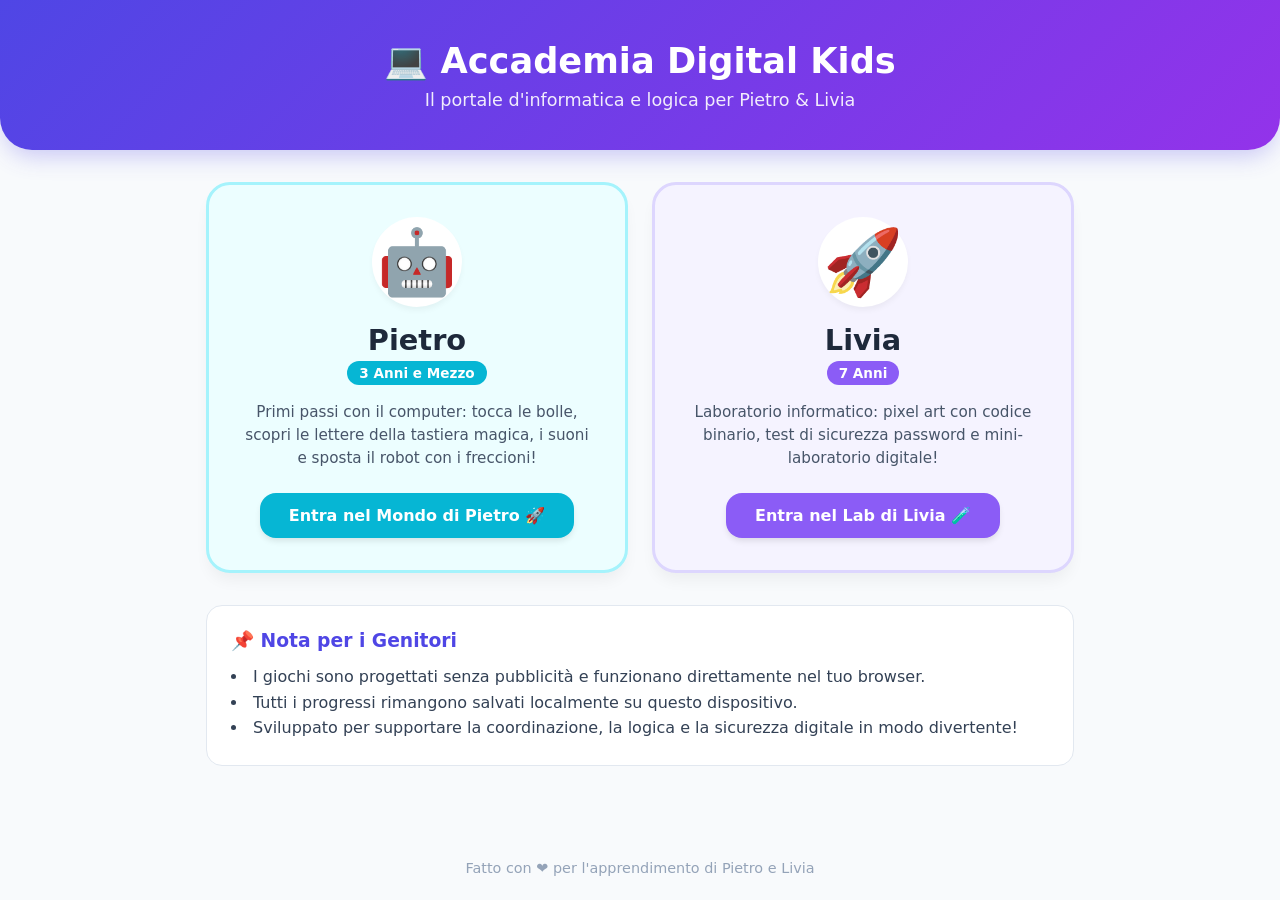
==== index.html @ ab8e0c4f "Rename index.html.html to index.html" ====
<!DOCTYPE html>
<html lang="it">
<head>
  <meta charset="UTF-8">
  <meta name="viewport" content="width=device-width, initial-scale=1.0">
  <title>Accademia Informatica Bimbi - Pietro & Livia</title>
  <style>
    :root {
      --primary: #4F46E5;
      --pietro-color: #06B6D4;
      --pietro-bg: #ECFEFF;
      --livia-color: #8B5CF6;
      --livia-bg: #F5F3FF;
      --text: #1E293B;
    }

    * { box-sizing: border-box; margin: 0; padding: 0; }

    body {
      font-family: system-ui, -apple-system, BlinkMacSystemFont, 'Segoe UI', Roboto, sans-serif;
      background: #F8FAFC;
      color: var(--text);
      min-height: 100vh;
      display: flex;
      flex-direction: column;
      align-items: center;
    }

    header {
      width: 100%;
      background: linear-gradient(135deg, #4F46E5, #9333EA);
      color: white;
      text-align: center;
      padding: 2.5rem 1rem;
      border-bottom-left-radius: 2rem;
      border-bottom-right-radius: 2rem;
      box-shadow: 0 10px 25px -5px rgba(79, 70, 229, 0.3);
    }

    header h1 { font-size: 2.2rem; margin-bottom: 0.5rem; }
    header p { font-size: 1.1rem; opacity: 0.9; }

    main {
      max-width: 900px;
      width: 100%;
      padding: 2rem 1rem;
      display: flex;
      flex-direction: column;
      gap: 2rem;
    }

    .cards-container {
      display: grid;
      grid-template-columns: repeat(auto-fit, minmax(300px, 1fr));
      gap: 1.5rem;
    }

    .card {
      border-radius: 1.5rem;
      padding: 2rem;
      display: flex;
      flex-direction: column;
      align-items: center;
      text-align: center;
      text-decoration: none;
      color: inherit;
      transition: all 0.3s cubic-bezier(0.4, 0, 0.2, 1);
      border: 3px solid transparent;
      box-shadow: 0 10px 15px -3px rgba(0, 0, 0, 0.05);
      position: relative;
      overflow: hidden;
    }

    .card-pietro {
      background: var(--pietro-bg);
      border-color: #A5F3FC;
    }

    .card-livia {
      background: var(--livia-bg);
      border-color: #DDD6FE;
    }

    .card:hover {
      transform: translateY(-8px);
      box-shadow: 0 20px 25px -5px rgba(0, 0, 0, 0.1);
    }

    .avatar {
      font-size: 4rem;
      margin-bottom: 1rem;
      background: white;
      width: 90px;
      height: 90px;
      border-radius: 50%;
      display: flex;
      align-items: center;
      justify-content: center;
      box-shadow: 0 4px 6px -1px rgba(0, 0, 0, 0.05);
    }

    .card h2 { font-size: 1.8rem; margin-bottom: 0.25rem; }
    .age-badge {
      display: inline-block;
      padding: 0.25rem 0.75rem;
      border-radius: 1rem;
      font-weight: bold;
      font-size: 0.85rem;
      margin-bottom: 1rem;
      color: white;
    }

    .card-pietro .age-badge { background: var(--pietro-color); }
    .card-livia .age-badge { background: var(--livia-color); }

    .card p {
      font-size: 0.95rem;
      line-height: 1.5;
      color: #475569;
      margin-bottom: 1.5rem;
    }

    .btn {
      margin-top: auto;
      padding: 0.8rem 1.8rem;
      border-radius: 1rem;
      font-weight: bold;
      color: white;
      font-size: 1rem;
      box-shadow: 0 4px 6px -1px rgba(0, 0, 0, 0.1);
    }

    .card-pietro .btn { background: var(--pietro-color); }
    .card-livia .btn { background: var(--livia-color); }

    .guide-section {
      background: white;
      padding: 1.5rem;
      border-radius: 1rem;
      border: 1px solid #E2E8F0;
    }

    .guide-section h3 {
      color: var(--primary);
      margin-bottom: 0.75rem;
      display: flex;
      align-items: center;
      gap: 0.5rem;
    }

    .guide-section ul {
      list-style-position: inside;
      line-height: 1.6;
      color: #334155;
    }

    footer {
      margin-top: auto;
      padding: 1.5rem;
      text-align: center;
      color: #94A3B8;
      font-size: 0.9rem;
    }
  </style>
</head>
<body>

  <header>
    <h1>💻 Accademia Digital Kids</h1>
    <p>Il portale d'informatica e logica per Pietro & Livia</p>
  </header>

  <main>
    <div class="cards-container">
      <!-- Scheda Pietro -->
      <a href="pietro.html" class="card card-pietro">
        <div class="avatar">🤖</div>
        <h2>Pietro</h2>
        <div class="age-badge">3 Anni e Mezzo</div>
        <p>Primi passi con il computer: tocca le bolle, scopri le lettere della tastiera magica, i suoni e sposta il robot con i freccioni!</p>
        <span class="btn">Entra nel Mondo di Pietro 🚀</span>
      </a>

      <!-- Scheda Livia -->
      <a href="livia.html" class="card card-livia">
        <div class="avatar">🚀</div>
        <h2>Livia</h2>
        <div class="age-badge">7 Anni</div>
        <p>Laboratorio informatico: pixel art con codice binario, test di sicurezza password e mini-laboratorio digitale!</p>
        <span class="btn">Entra nel Lab di Livia 🧪</span>
      </a>
    </div>

    <div class="guide-section">
      <h3>📌 Nota per i Genitori</h3>
      <ul>
        <li>I giochi sono progettati senza pubblicità e funzionano direttamente nel tuo browser.</li>
        <li>Tutti i progressi rimangono salvati localmente su questo dispositivo.</li>
        <li>Sviluppato per supportare la coordinazione, la logica e la sicurezza digitale in modo divertente!</li>
      </ul>
    </div>
  </main>

  <footer>
    Fatto con ❤️ per l'apprendimento di Pietro e Livia
  </footer>

</body>
</html>
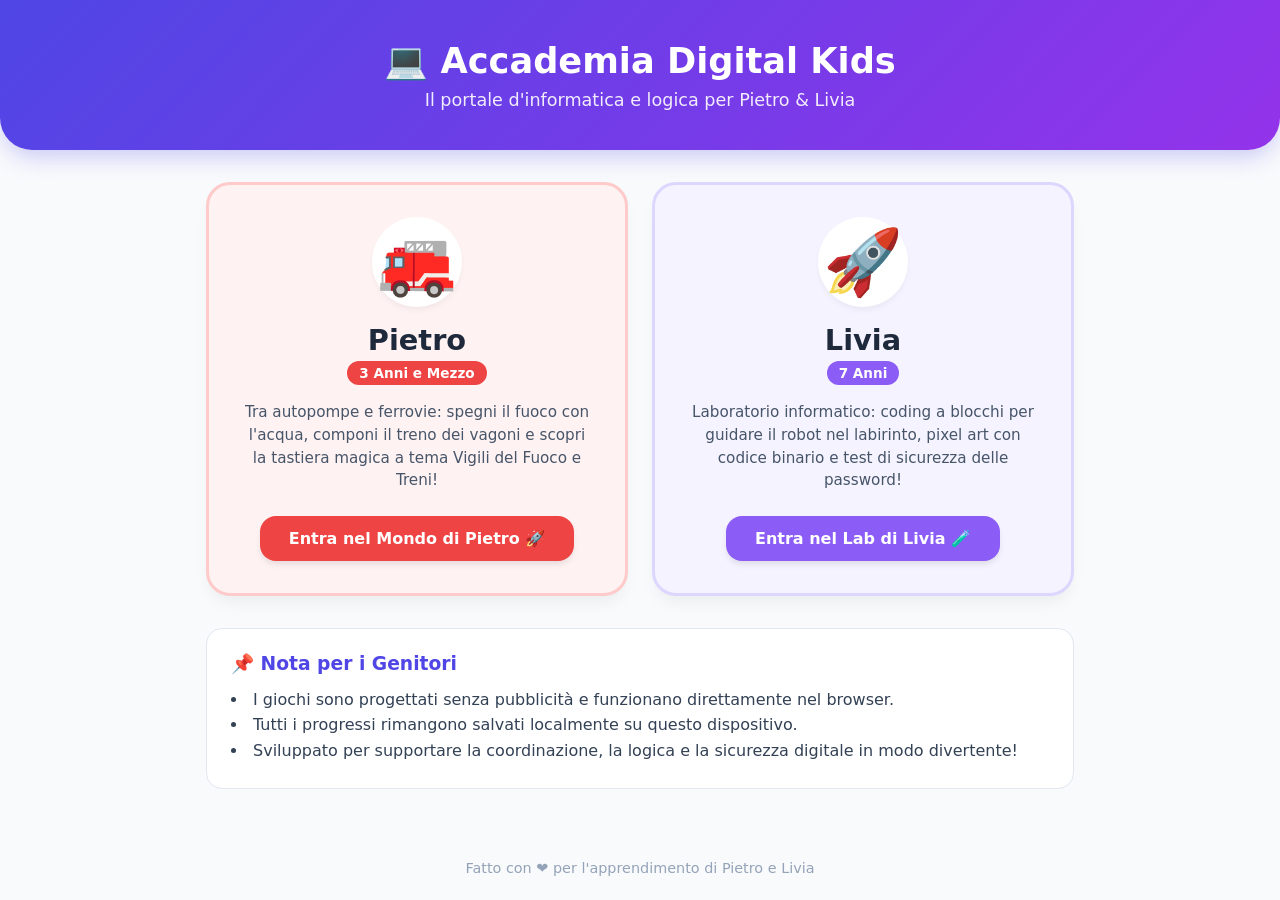
==== commit 68c66578: "Update index.html nuova descrizione" ====
--- a/index.html
+++ b/index.html
@@ -7,8 +7,8 @@
   <style>
     :root {
       --primary: #4F46E5;
-      --pietro-color: #06B6D4;
-      --pietro-bg: #ECFEFF;
+      --pietro-color: #EF4444;
+      --pietro-bg: #FEF2F2;
       --livia-color: #8B5CF6;
       --livia-bg: #F5F3FF;
       --text: #1E293B;
@@ -73,7 +73,7 @@
 
     .card-pietro {
       background: var(--pietro-bg);
-      border-color: #A5F3FC;
+      border-color: #FECACA;
     }
 
     .card-livia {
@@ -174,10 +174,10 @@
     <div class="cards-container">
       <!-- Scheda Pietro -->
       <a href="pietro.html" class="card card-pietro">
-        <div class="avatar">🤖</div>
+        <div class="avatar">🚒</div>
         <h2>Pietro</h2>
         <div class="age-badge">3 Anni e Mezzo</div>
-        <p>Primi passi con il computer: tocca le bolle, scopri le lettere della tastiera magica, i suoni e sposta il robot con i freccioni!</p>
+        <p>Tra autopompe e ferrovie: spegni il fuoco con l'acqua, componi il treno dei vagoni e scopri la tastiera magica a tema Vigili del Fuoco e Treni!</p>
         <span class="btn">Entra nel Mondo di Pietro 🚀</span>
       </a>
 
@@ -186,7 +186,7 @@
         <div class="avatar">🚀</div>
         <h2>Livia</h2>
         <div class="age-badge">7 Anni</div>
-        <p>Laboratorio informatico: pixel art con codice binario, test di sicurezza password e mini-laboratorio digitale!</p>
+        <p>Laboratorio informatico: coding a blocchi per guidare il robot nel labirinto, pixel art con codice binario e test di sicurezza delle password!</p>
         <span class="btn">Entra nel Lab di Livia 🧪</span>
       </a>
     </div>
@@ -194,7 +194,7 @@
     <div class="guide-section">
       <h3>📌 Nota per i Genitori</h3>
       <ul>
-        <li>I giochi sono progettati senza pubblicità e funzionano direttamente nel tuo browser.</li>
+        <li>I giochi sono progettati senza pubblicità e funzionano direttamente nel browser.</li>
         <li>Tutti i progressi rimangono salvati localmente su questo dispositivo.</li>
         <li>Sviluppato per supportare la coordinazione, la logica e la sicurezza digitale in modo divertente!</li>
       </ul>
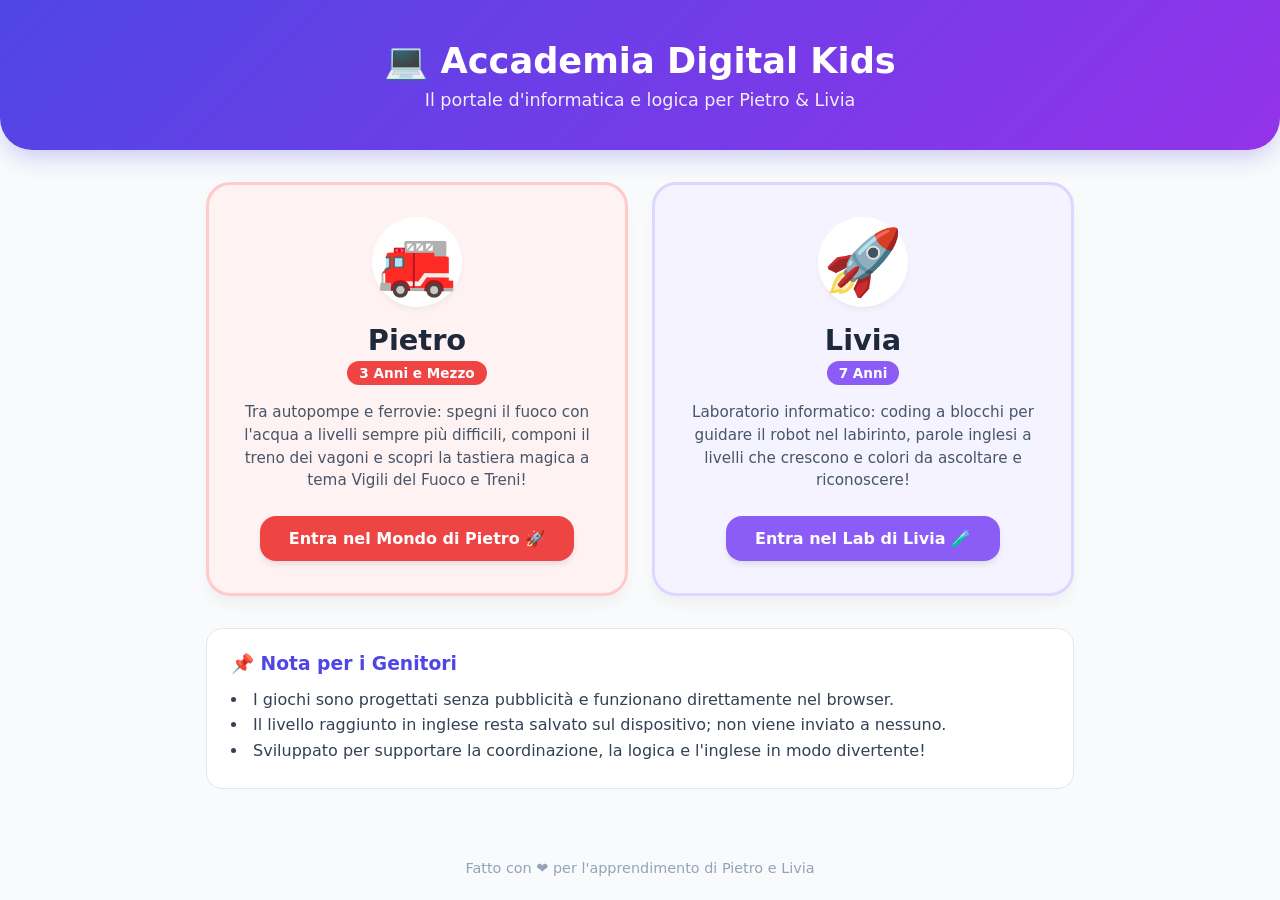
==== commit bd25c860: "Add files via upload" ====
--- a/index.html
+++ b/index.html
@@ -15,12 +15,14 @@
     }
 
     * { box-sizing: border-box; margin: 0; padding: 0; }
+    html { -webkit-text-size-adjust: 100%; }
 
     body {
       font-family: system-ui, -apple-system, BlinkMacSystemFont, 'Segoe UI', Roboto, sans-serif;
       background: #F8FAFC;
       color: var(--text);
       min-height: 100vh;
+      min-height: 100dvh;
       display: flex;
       flex-direction: column;
       align-items: center;
@@ -69,21 +71,18 @@
       box-shadow: 0 10px 15px -3px rgba(0, 0, 0, 0.05);
       position: relative;
       overflow: hidden;
-    }
-
-    .card-pietro {
-      background: var(--pietro-bg);
-      border-color: #FECACA;
-    }
-
-    .card-livia {
-      background: var(--livia-bg);
-      border-color: #DDD6FE;
-    }
-
-    .card:hover {
-      transform: translateY(-8px);
-      box-shadow: 0 20px 25px -5px rgba(0, 0, 0, 0.1);
+      touch-action: manipulation;
+    }
+
+    .card-pietro { background: var(--pietro-bg); border-color: #FECACA; }
+    .card-livia { background: var(--livia-bg); border-color: #DDD6FE; }
+
+    /* L'effetto "sollevamento" solo dove c'è il mouse: su iPad resterebbe attivo dopo il tocco */
+    @media (hover: hover) {
+      .card:hover {
+        transform: translateY(-8px);
+        box-shadow: 0 20px 25px -5px rgba(0, 0, 0, 0.1);
+      }
     }
 
     .avatar {
@@ -161,6 +160,8 @@
       color: #94A3B8;
       font-size: 0.9rem;
     }
+
+    @media (prefers-reduced-motion: reduce) { .card { transition: none; } }
   </style>
 </head>
 <body>
@@ -177,7 +178,7 @@
         <div class="avatar">🚒</div>
         <h2>Pietro</h2>
         <div class="age-badge">3 Anni e Mezzo</div>
-        <p>Tra autopompe e ferrovie: spegni il fuoco con l'acqua, componi il treno dei vagoni e scopri la tastiera magica a tema Vigili del Fuoco e Treni!</p>
+        <p>Tra autopompe e ferrovie: spegni il fuoco con l'acqua a livelli sempre più difficili, componi il treno dei vagoni e scopri la tastiera magica a tema Vigili del Fuoco e Treni!</p>
         <span class="btn">Entra nel Mondo di Pietro 🚀</span>
       </a>
 
@@ -186,7 +187,7 @@
         <div class="avatar">🚀</div>
         <h2>Livia</h2>
         <div class="age-badge">7 Anni</div>
-        <p>Laboratorio informatico: coding a blocchi per guidare il robot nel labirinto, pixel art con codice binario e test di sicurezza delle password!</p>
+        <p>Laboratorio informatico: coding a blocchi per guidare il robot nel labirinto, parole inglesi a livelli che crescono e colori da ascoltare e riconoscere!</p>
         <span class="btn">Entra nel Lab di Livia 🧪</span>
       </a>
     </div>
@@ -195,8 +196,8 @@
       <h3>📌 Nota per i Genitori</h3>
       <ul>
         <li>I giochi sono progettati senza pubblicità e funzionano direttamente nel browser.</li>
-        <li>Tutti i progressi rimangono salvati localmente su questo dispositivo.</li>
-        <li>Sviluppato per supportare la coordinazione, la logica e la sicurezza digitale in modo divertente!</li>
+        <li>Il livello raggiunto in inglese resta salvato sul dispositivo; non viene inviato a nessuno.</li>
+        <li>Sviluppato per supportare la coordinazione, la logica e l'inglese in modo divertente!</li>
       </ul>
     </div>
   </main>
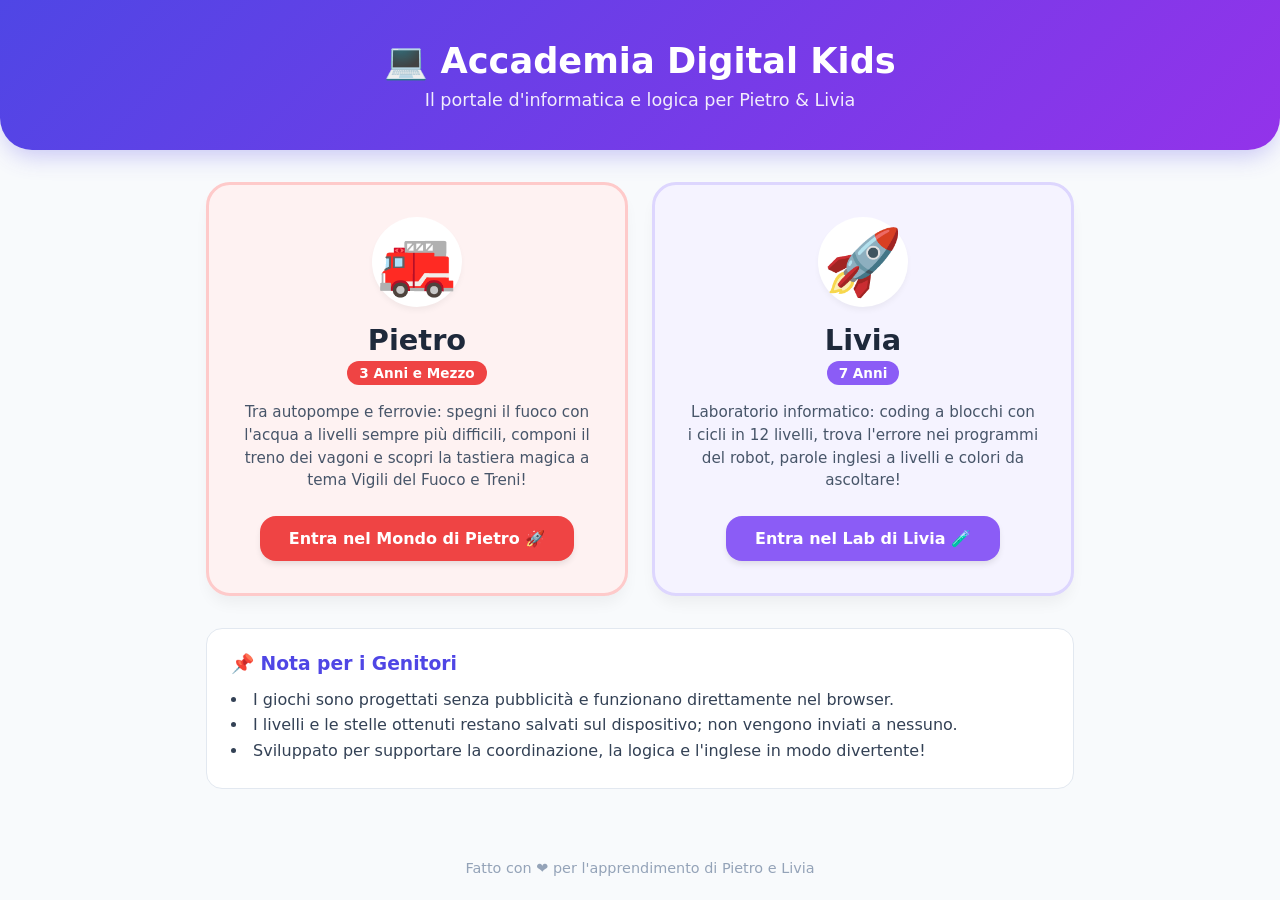
==== commit 93149f79: "Add files via upload" ====
--- a/index.html
+++ b/index.html
@@ -187,7 +187,7 @@
         <div class="avatar">🚀</div>
         <h2>Livia</h2>
         <div class="age-badge">7 Anni</div>
-        <p>Laboratorio informatico: coding a blocchi per guidare il robot nel labirinto, parole inglesi a livelli che crescono e colori da ascoltare e riconoscere!</p>
+        <p>Laboratorio informatico: coding a blocchi con i cicli in 12 livelli, trova l'errore nei programmi del robot, parole inglesi a livelli e colori da ascoltare!</p>
         <span class="btn">Entra nel Lab di Livia 🧪</span>
       </a>
     </div>
@@ -196,7 +196,7 @@
       <h3>📌 Nota per i Genitori</h3>
       <ul>
         <li>I giochi sono progettati senza pubblicità e funzionano direttamente nel browser.</li>
-        <li>Il livello raggiunto in inglese resta salvato sul dispositivo; non viene inviato a nessuno.</li>
+        <li>I livelli e le stelle ottenuti restano salvati sul dispositivo; non vengono inviati a nessuno.</li>
         <li>Sviluppato per supportare la coordinazione, la logica e l'inglese in modo divertente!</li>
       </ul>
     </div>
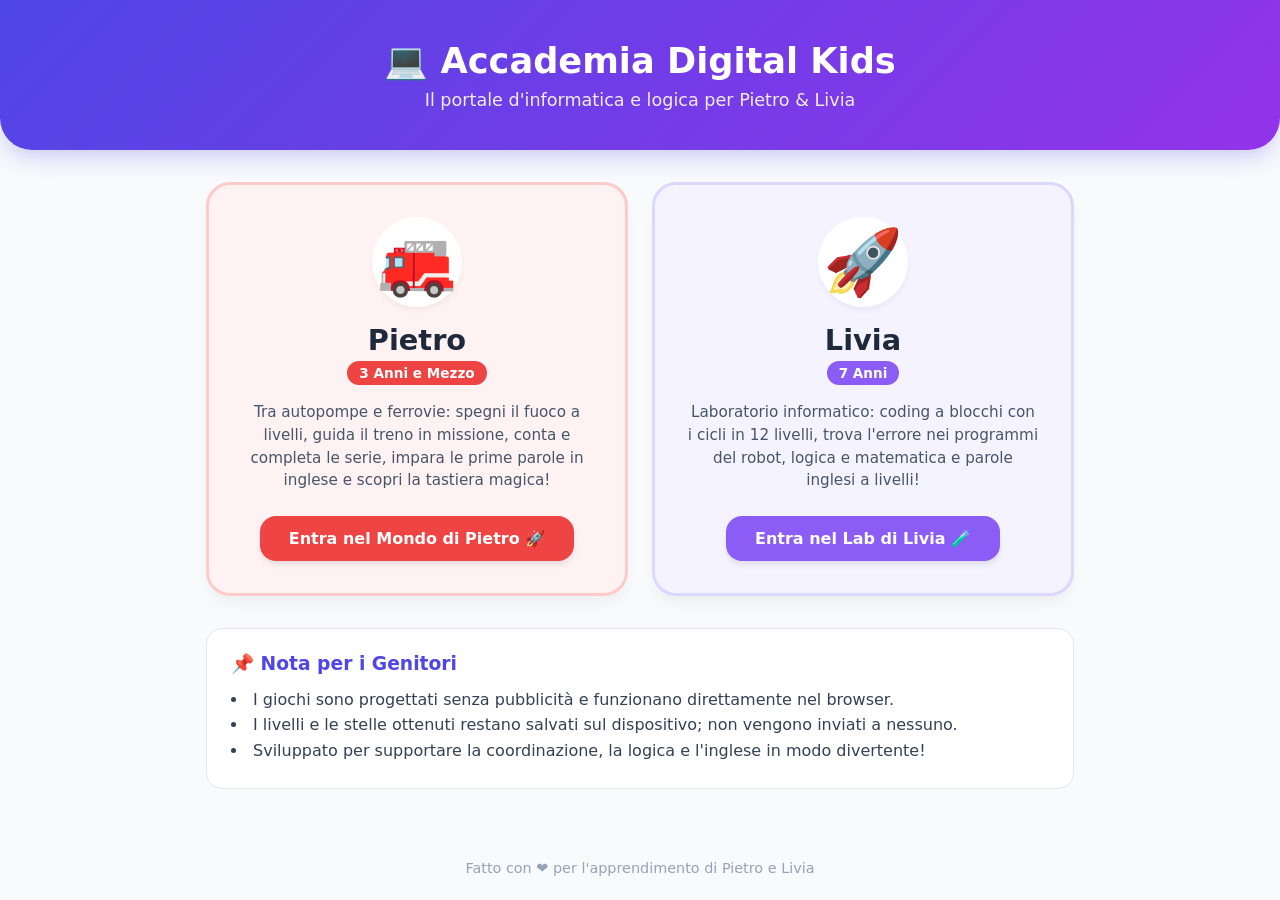
==== commit 14d80567: "Add files via upload feat: matematica e inglese per Pietro e Livia, treno a missioni, rimossi i colo" ====
--- a/index.html
+++ b/index.html
@@ -178,7 +178,7 @@
         <div class="avatar">🚒</div>
         <h2>Pietro</h2>
         <div class="age-badge">3 Anni e Mezzo</div>
-        <p>Tra autopompe e ferrovie: spegni il fuoco con l'acqua a livelli sempre più difficili, componi il treno dei vagoni e scopri la tastiera magica a tema Vigili del Fuoco e Treni!</p>
+        <p>Tra autopompe e ferrovie: spegni il fuoco a livelli, guida il treno in missione, conta e completa le serie, impara le prime parole in inglese e scopri la tastiera magica!</p>
         <span class="btn">Entra nel Mondo di Pietro 🚀</span>
       </a>
 
@@ -187,7 +187,7 @@
         <div class="avatar">🚀</div>
         <h2>Livia</h2>
         <div class="age-badge">7 Anni</div>
-        <p>Laboratorio informatico: coding a blocchi con i cicli in 12 livelli, trova l'errore nei programmi del robot, parole inglesi a livelli e colori da ascoltare!</p>
+        <p>Laboratorio informatico: coding a blocchi con i cicli in 12 livelli, trova l'errore nei programmi del robot, logica e matematica e parole inglesi a livelli!</p>
         <span class="btn">Entra nel Lab di Livia 🧪</span>
       </a>
     </div>
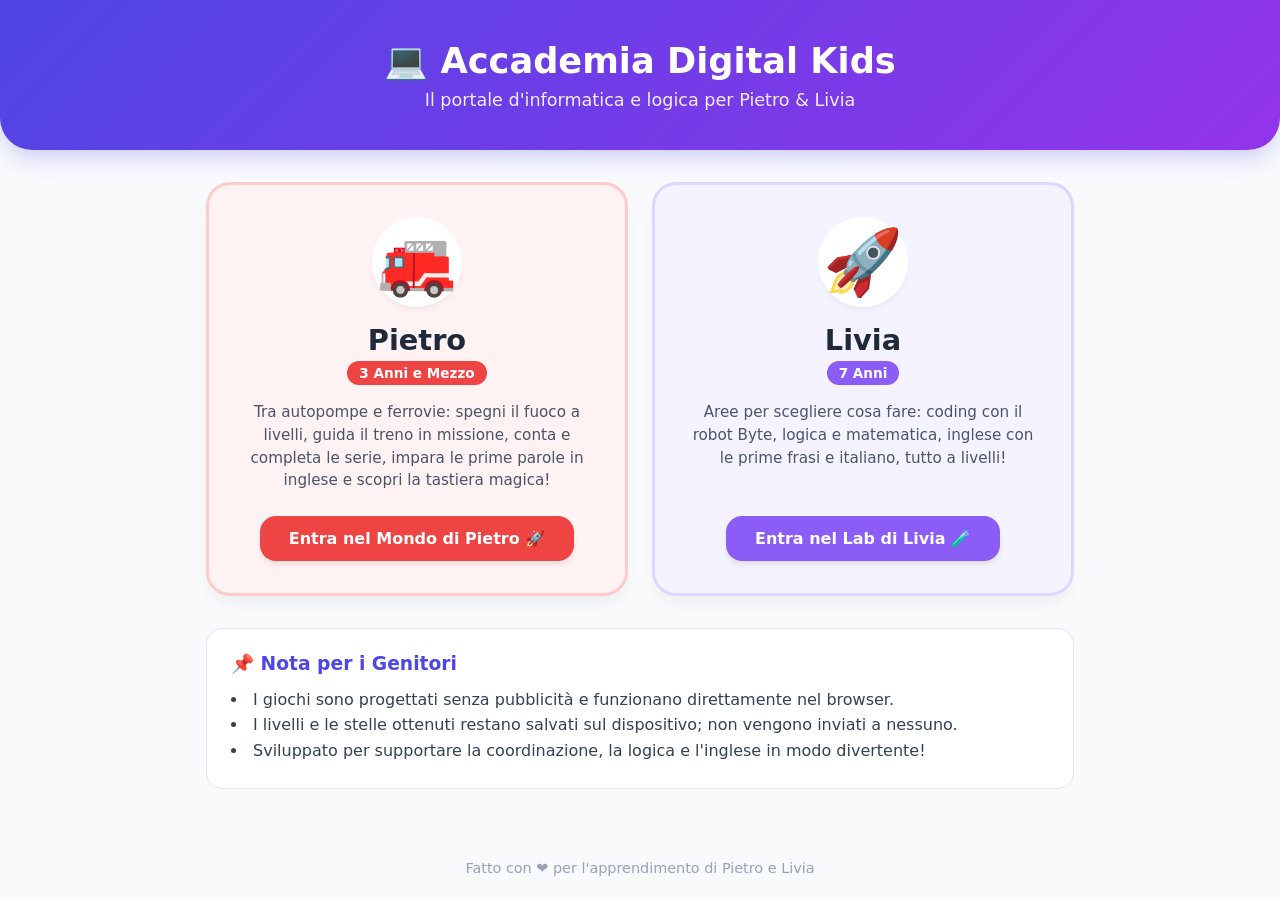
==== commit 2be4ffdb: "Add files via upload eat: menù per aree, nuovi giochi di matematica, inglese e italiano per Livia " ====
--- a/index.html
+++ b/index.html
@@ -187,7 +187,7 @@
         <div class="avatar">🚀</div>
         <h2>Livia</h2>
         <div class="age-badge">7 Anni</div>
-        <p>Laboratorio informatico: coding a blocchi con i cicli in 12 livelli, trova l'errore nei programmi del robot, logica e matematica e parole inglesi a livelli!</p>
+        <p>Aree per scegliere cosa fare: coding con il robot Byte, logica e matematica, inglese con le prime frasi e italiano, tutto a livelli!</p>
         <span class="btn">Entra nel Lab di Livia 🧪</span>
       </a>
     </div>
